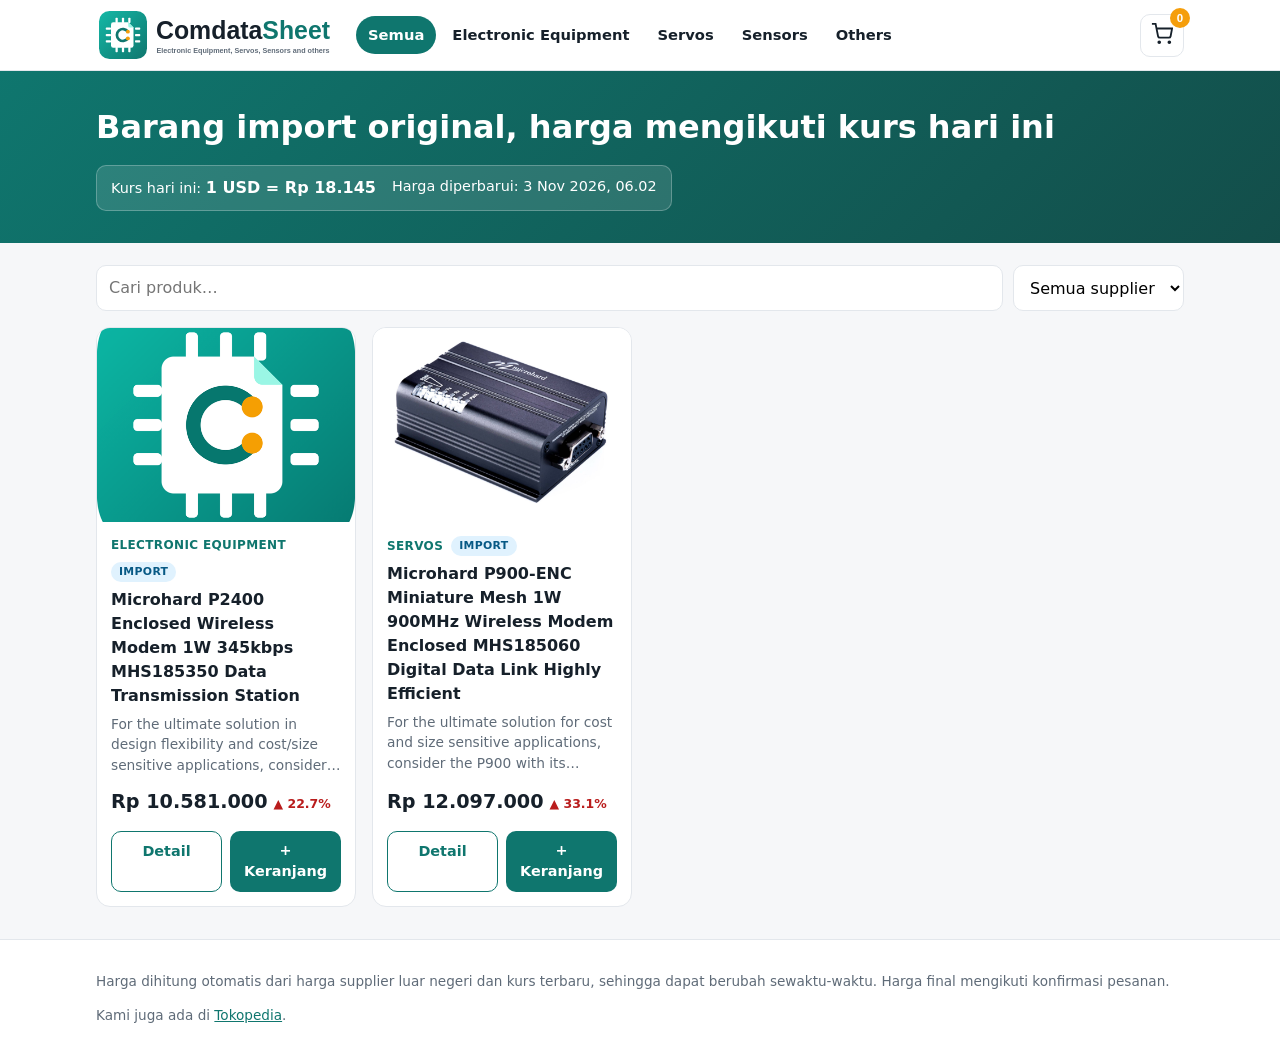
==== index.html @ 2e3ecab2 "Add files via upload" ====
<!doctype html>
<html lang="id">
<head>
  <meta charset="utf-8">
  <meta name="viewport" content="width=device-width, initial-scale=1">
  <title>ComdataSheet — Electronic Equipment, Servos, Sensors and others</title>
  <meta name="description" content="ComdataSheet: Electronic Equipment, Servos, Sensors and others. Barang import original dengan harga mengikuti kurs hari ini.">
  <link rel="icon" type="image/svg+xml" href="assets/logo-icon.svg">
  <link rel="apple-touch-icon" href="assets/logo-icon-512.png">
  <meta property="og:image" content="assets/logo-icon-512.png">
  <link rel="stylesheet" href="assets/style.css?v=6">
</head>
<body>
  <header class="topbar">
    <div class="wrap topbar-inner">
      <a class="brand" href="#/"><img src="assets/logo.svg?v=4" alt="ComdataSheet" id="nama-toko"></a>
      <nav class="menu" id="menu" aria-label="Kategori produk">
        <a href="#/" data-kat="">Semua</a>
        <a href="#/kategori/electronic-equipment" data-kat="electronic-equipment">Electronic Equipment</a>
        <a href="#/kategori/servos" data-kat="servos">Servos</a>
        <a href="#/kategori/sensors" data-kat="sensors">Sensors</a>
        <a href="#/kategori/others" data-kat="others">Others</a>
      </nav>
      <button class="cart-btn" id="buka-keranjang" aria-label="Buka keranjang">
        <svg viewBox="0 0 24 24" width="22" height="22" fill="none" stroke="currentColor" stroke-width="2"><circle cx="9" cy="21" r="1"/><circle cx="20" cy="21" r="1"/><path d="M1 1h4l2.7 13.4a2 2 0 0 0 2 1.6h9.7a2 2 0 0 0 2-1.6L23 6H6"/></svg>
        <span class="badge" id="jumlah-keranjang">0</span>
      </button>
    </div>
  </header>

  <!-- Halaman daftar produk -->
  <div id="hal-daftar">
    <section class="hero">
      <div class="wrap">
        <h1 id="judul-daftar">Barang import original</h1>
        <div class="kurs-box" id="kurs-box">Memuat kurs…</div>
      </div>
    </section>
    <main class="wrap">
      <div class="toolbar">
        <input type="search" id="cari" placeholder="Cari produk…" aria-label="Cari produk">
        <select id="filter-jenis" aria-label="Jenis supplier">
          <option value="">Semua supplier</option>
          <option value="import">Supplier import</option>
          <option value="lokal">Supplier lokal</option>
        </select>
      </div>
      <div class="grid" id="daftar-produk"></div>
      <p class="kosong" id="kosong" hidden>Belum ada produk di kategori ini.</p>
    </main>
  </div>

  <!-- Halaman detail produk -->
  <main class="wrap detail" id="hal-detail" hidden></main>

  <footer class="footer">
    <div class="wrap">
      <p>Harga dihitung otomatis dari harga supplier luar negeri dan kurs terbaru, sehingga dapat berubah sewaktu-waktu. Harga final mengikuti konfirmasi pesanan.</p>
      <p id="link-tokopedia"></p>
    </div>
  </footer>

  <!-- Keranjang -->
  <div class="overlay" id="overlay" hidden></div>
  <aside class="drawer" id="keranjang" aria-hidden="true">
    <div class="drawer-head">
      <h2>Keranjang</h2>
      <button class="tutup" id="tutup-keranjang" aria-label="Tutup">&times;</button>
    </div>
    <div class="drawer-body" id="isi-keranjang"></div>
    <form class="checkout" id="form-checkout">
      <div class="total"><span>Total</span><strong id="total">Rp 0</strong></div>
      <input name="nama" required placeholder="Nama lengkap">
      <input name="hp" required placeholder="No. HP / WhatsApp" inputmode="tel">
      <textarea name="alamat" required rows="3" placeholder="Alamat lengkap pengiriman"></textarea>
      <textarea name="catatan" rows="2" placeholder="Catatan (opsional)"></textarea>
      <p class="info-bayar" id="info-bayar"></p>
      <button type="submit" class="btn-wa">Pesan via WhatsApp</button>
    </form>
  </aside>

  <script src="assets/app.js?v=7"></script>
</body>
</html>
---- assets/style.css ----
:root {
  --bg: #f6f7f9;
  --card: #ffffff;
  --text: #16202a;
  --muted: #5f6b78;
  --line: #e3e7ec;
  --brand: #0f766e;
  --brand-dark: #0b5c56;
  --accent: #f59e0b;
  --down: #15803d;
  --up: #b91c1c;
  --wa: #25d366;
  --radius: 14px;
}
* { box-sizing: border-box; }
body {
  margin: 0;
  font-family: system-ui, -apple-system, "Segoe UI", Roboto, sans-serif;
  background: var(--bg);
  color: var(--text);
  line-height: 1.5;
}
.wrap { max-width: 1120px; margin: 0 auto; padding: 0 16px; }

.topbar { background: var(--card); border-bottom: 1px solid var(--line); position: sticky; top: 0; z-index: 10; }
.topbar-inner { display: flex; align-items: center; gap: 20px; min-height: 70px; }
.menu { display: flex; gap: 4px; flex: 1; overflow-x: auto; scrollbar-width: none; }
.menu::-webkit-scrollbar { display: none; }
.menu a { white-space: nowrap; padding: 8px 12px; border-radius: 999px; color: var(--text); text-decoration: none; font-weight: 600; font-size: .92rem; }
.menu a:hover { background: #eef6f5; color: var(--brand); }
.menu a.aktif { background: var(--brand); color: #fff; }
.cart-btn { margin-left: auto; }
@media (max-width: 760px) {
  .topbar-inner { flex-wrap: wrap; gap: 6px 12px; padding-top: 8px; }
  .brand img { height: 44px !important; }
  .menu { order: 3; flex-basis: 100%; padding-bottom: 8px; }
}
.brand { display: flex; align-items: center; gap: 10px; font-weight: 700; font-size: 1.15rem; color: var(--text); text-decoration: none; }
.brand img { height: 54px; width: auto; display: block; }
.cart-btn { position: relative; background: none; border: 1px solid var(--line); border-radius: 10px; padding: 8px 10px; cursor: pointer; color: var(--text); }
.badge { position: absolute; top: -7px; right: -7px; background: var(--accent); color: #fff; font-size: .72rem; font-weight: 700; min-width: 20px; height: 20px; border-radius: 10px; display: grid; place-items: center; padding: 0 5px; }

.hero { background: linear-gradient(135deg, var(--brand), #134e4a); color: #fff; padding: 32px 0; }
.hero h1 { margin: 0 0 14px; font-size: clamp(1.3rem, 3.5vw, 2rem); }
.kurs-box { display: inline-flex; flex-wrap: wrap; gap: 6px 16px; background: rgba(255,255,255,.12); border: 1px solid rgba(255,255,255,.25); padding: 10px 14px; border-radius: 10px; font-size: .9rem; }
.kurs-box strong { font-size: 1rem; }

.toolbar { display: flex; gap: 10px; margin: 22px 0 16px; flex-wrap: wrap; }
.toolbar input, .toolbar select { padding: 10px 12px; border: 1px solid var(--line); border-radius: 10px; font: inherit; background: var(--card); }
.toolbar input { flex: 1 1 240px; }

.grid { display: grid; grid-template-columns: repeat(auto-fill, minmax(230px, 1fr)); gap: 16px; padding-bottom: 32px; }
.card { background: var(--card); border: 1px solid var(--line); border-radius: var(--radius); overflow: hidden; display: flex; flex-direction: column; }
.card img { width: 100%; aspect-ratio: 4/3; object-fit: cover; background: #eef1f4; }
.card-link { color: inherit; text-decoration: none; display: flex; flex-direction: column; flex: 1; }
.card-link:hover h3 { color: var(--brand); }
.card-aksi { display: grid; grid-template-columns: 1fr 1fr; gap: 8px; padding: 0 14px 14px; }
.card-aksi .btn { text-align: center; text-decoration: none; padding: 9px 8px; font-size: .9rem; }
.btn-garis { background: var(--card) !important; color: var(--brand) !important; border: 1px solid var(--brand) !important; }
.btn-garis:hover { background: #eef6f5 !important; }
.card-body { padding: 14px; display: flex; flex-direction: column; gap: 6px; flex: 1; }
.kat { font-size: .75rem; color: var(--brand); font-weight: 600; text-transform: uppercase; letter-spacing: .03em; }
.card h3 { margin: 0; font-size: 1rem; }
.desk { margin: 0; color: var(--muted); font-size: .86rem; display: -webkit-box; -webkit-line-clamp: 3; -webkit-box-orient: vertical; overflow: hidden; }
.harga { font-size: 1.2rem; font-weight: 700; margin-top: auto; padding-top: 6px; }
.tren { font-size: .78rem; font-weight: 600; margin-left: 6px; }
.tren.turun { color: var(--down); }
.tren.naik { color: var(--up); }
.asal { font-size: .76rem; color: var(--muted); }
.btn { border: 0; border-radius: 10px; padding: 10px 12px; font: inherit; font-weight: 600; cursor: pointer; background: var(--brand); color: #fff; }
.btn:hover { background: var(--brand-dark); }
.btn:disabled { background: #b7c0c9; cursor: not-allowed; }
.kosong { text-align: center; color: var(--muted); padding: 40px 0; }

.footer { border-top: 1px solid var(--line); background: var(--card); color: var(--muted); font-size: .85rem; padding: 18px 0; }
.footer a { color: var(--brand); }

.overlay { position: fixed; inset: 0; background: rgba(0,0,0,.4); z-index: 20; }
.drawer { position: fixed; top: 0; right: 0; height: 100%; width: min(420px, 100%); background: var(--card); z-index: 30; transform: translateX(100%); transition: transform .25s; display: flex; flex-direction: column; }
.drawer.buka { transform: none; }
.drawer-head { display: flex; justify-content: space-between; align-items: center; padding: 14px 16px; border-bottom: 1px solid var(--line); }
.drawer-head h2 { margin: 0; font-size: 1.1rem; }
.tutup { background: none; border: 0; font-size: 1.8rem; line-height: 1; cursor: pointer; color: var(--muted); }
.drawer-body { flex: 1; overflow-y: auto; padding: 8px 16px; }
.item { display: grid; grid-template-columns: 1fr auto; gap: 4px 10px; padding: 12px 0; border-bottom: 1px solid var(--line); font-size: .9rem; }
.item .sub { color: var(--muted); }
.qty { display: flex; align-items: center; gap: 6px; }
.qty button { width: 28px; height: 28px; border-radius: 8px; border: 1px solid var(--line); background: var(--card); cursor: pointer; }
.checkout { border-top: 1px solid var(--line); padding: 14px 16px; display: flex; flex-direction: column; gap: 8px; }
.checkout input, .checkout textarea { padding: 9px 11px; border: 1px solid var(--line); border-radius: 9px; font: inherit; resize: vertical; }
.total { display: flex; justify-content: space-between; font-size: 1.05rem; }
.info-bayar { margin: 0; font-size: .8rem; color: var(--muted); }
.btn-wa { background: var(--wa); color: #fff; border: 0; border-radius: 10px; padding: 12px; font: inherit; font-weight: 700; cursor: pointer; }
.btn-wa:disabled { background: #b7c0c9; }

/* ---------- Detail produk ---------- */
.detail { padding-top: 18px; padding-bottom: 40px; }
.remah { font-size: .85rem; color: var(--muted); margin-bottom: 16px; }
.remah a { color: var(--brand); text-decoration: none; }
.detail-grid { display: grid; grid-template-columns: minmax(0, 1fr) minmax(0, 1fr); gap: 28px; background: var(--card); border: 1px solid var(--line); border-radius: var(--radius); padding: 20px; }
.galeri-utama { width: 100%; aspect-ratio: 4/3; object-fit: contain; background: #eef1f4; border-radius: 10px; }
.galeri-thumb { display: flex; gap: 8px; margin-top: 10px; flex-wrap: wrap; }
.galeri-thumb button { padding: 0; border: 2px solid var(--line); border-radius: 8px; background: none; cursor: pointer; width: 64px; height: 64px; overflow: hidden; }
.galeri-thumb button.aktif { border-color: var(--brand); }
.galeri-thumb img { width: 100%; height: 100%; object-fit: cover; }
.info h1 { font-size: clamp(1.2rem, 2.6vw, 1.6rem); margin: 6px 0 10px; line-height: 1.3; }
.harga.besar { font-size: 1.8rem; color: var(--brand-dark); }
.stok { font-weight: 600; font-size: .9rem; }
.stok.ada { color: var(--down); }
.stok.habis { color: var(--up); }
.aksi { display: flex; gap: 10px; flex-wrap: wrap; margin: 14px 0; }
.aksi .btn { padding: 12px 18px; text-decoration: none; }
.btn-wa-kecil { background: var(--wa) !important; }
.unduhan { margin-top: 18px; border-top: 1px solid var(--line); padding-top: 14px; }
.unduhan h2, .blok h2 { font-size: 1.05rem; margin: 0 0 10px; }
.file { display: flex; align-items: center; gap: 12px; padding: 10px 12px; border: 1px solid var(--line); border-radius: 10px; color: var(--text); text-decoration: none; margin-bottom: 8px; font-weight: 600; font-size: .92rem; }
.file:hover { border-color: var(--brand); color: var(--brand); }
.file span:nth-child(2) { flex: 1; }
.file-ikon { background: #fee2e2; color: #b91c1c; font-size: .7rem; font-weight: 800; border-radius: 6px; padding: 6px 7px; min-width: 42px; text-align: center; }
.blok { background: var(--card); border: 1px solid var(--line); border-radius: var(--radius); padding: 20px; margin-top: 18px; }
.deskripsi-lengkap { margin: 0; color: #2b3640; }
.spek { width: 100%; border-collapse: collapse; font-size: .92rem; }
.spek th, .spek td { text-align: left; padding: 9px 12px; border-bottom: 1px solid var(--line); vertical-align: top; }
.spek th { width: 35%; color: var(--muted); font-weight: 600; background: #f9fafb; }
@media (max-width: 760px) { .detail-grid { grid-template-columns: 1fr; padding: 14px; gap: 16px; } }

/* ---------- Jenis supplier ---------- */
.label-baris { display: flex; align-items: center; gap: 8px; flex-wrap: wrap; }
.jenis { font-size: .68rem; font-weight: 700; padding: 2px 8px; border-radius: 999px; text-transform: uppercase; letter-spacing: .03em; }
.jenis.import { background: #e0f2fe; color: #075985; }
.jenis.lokal { background: #fef3c7; color: #92400e; }
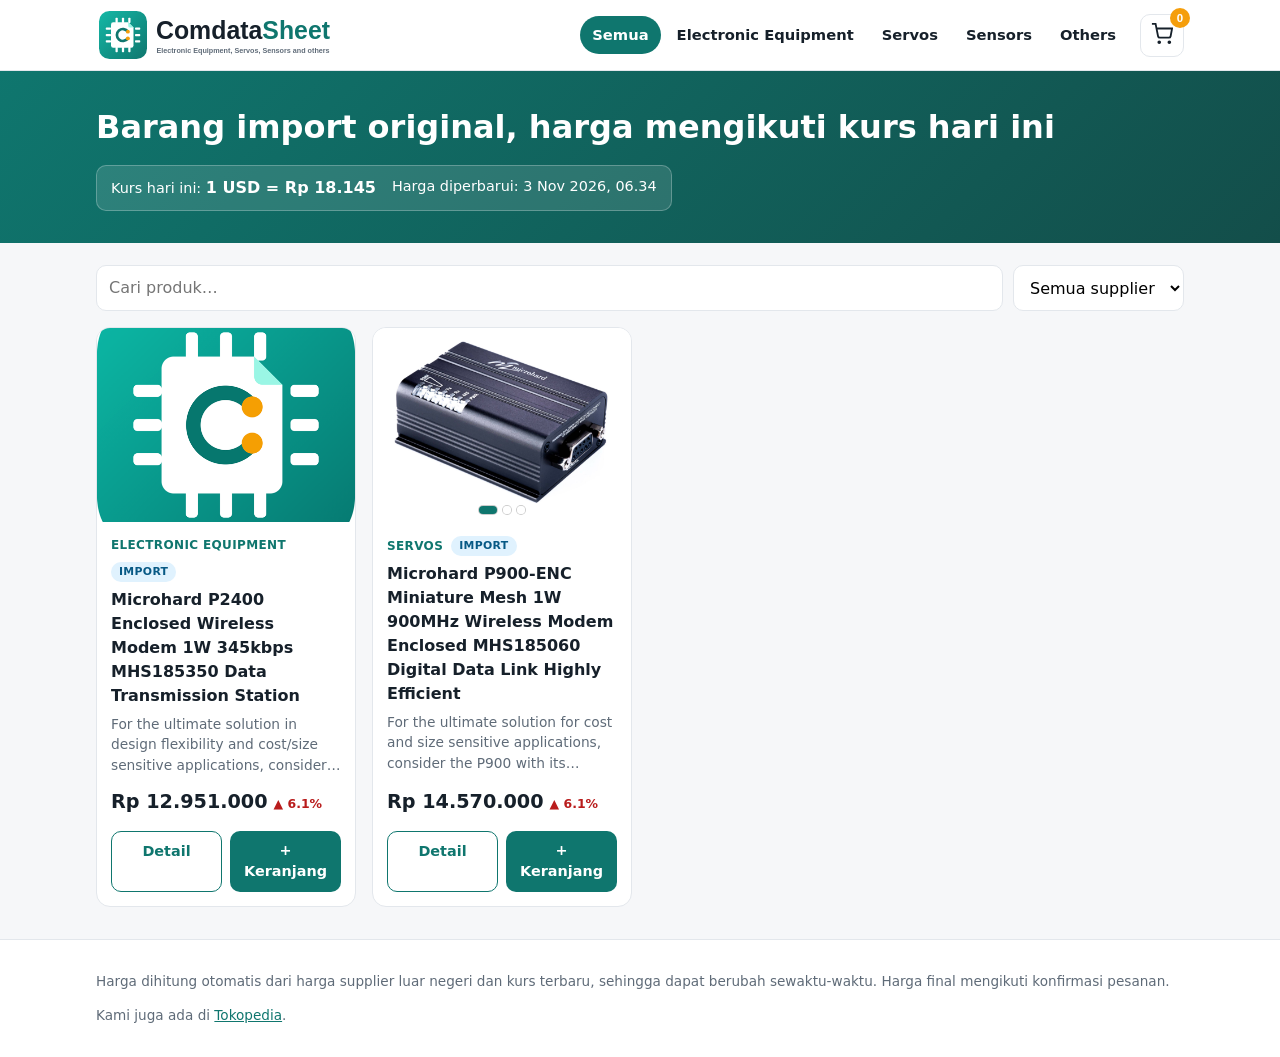
==== commit 6e45ac49: "Add files via upload" ====
--- a/index.html
+++ b/index.html
@@ -8,7 +8,7 @@
   <link rel="icon" type="image/svg+xml" href="assets/logo-icon.svg">
   <link rel="apple-touch-icon" href="assets/logo-icon-512.png">
   <meta property="og:image" content="assets/logo-icon-512.png">
-  <link rel="stylesheet" href="assets/style.css?v=6">
+  <link rel="stylesheet" href="assets/style.css?v=7">
 </head>
 <body>
   <header class="topbar">
@@ -33,6 +33,7 @@
     <section class="hero">
       <div class="wrap">
         <h1 id="judul-daftar">Barang import original</h1>
+        <p class="subjudul" id="subjudul" hidden></p>
         <div class="kurs-box" id="kurs-box">Memuat kurs…</div>
       </div>
     </section>
@@ -55,7 +56,8 @@
 
   <footer class="footer">
     <div class="wrap">
-      <p>Harga dihitung otomatis dari harga supplier luar negeri dan kurs terbaru, sehingga dapat berubah sewaktu-waktu. Harga final mengikuti konfirmasi pesanan.</p>
+      <p id="footer-kontak" class="footer-kontak" hidden></p>
+      <p id="footer-teks">Harga dihitung otomatis dari harga supplier luar negeri dan kurs terbaru, sehingga dapat berubah sewaktu-waktu. Harga final mengikuti konfirmasi pesanan.</p>
       <p id="link-tokopedia"></p>
     </div>
   </footer>
@@ -79,6 +81,6 @@
     </form>
   </aside>
 
-  <script src="assets/app.js?v=7"></script>
+  <script src="assets/app.js?v=8"></script>
 </body>
 </html>
--- a/assets/style.css
+++ b/assets/style.css
@@ -24,16 +24,17 @@
 
 .topbar { background: var(--card); border-bottom: 1px solid var(--line); position: sticky; top: 0; z-index: 10; }
 .topbar-inner { display: flex; align-items: center; gap: 20px; min-height: 70px; }
-.menu { display: flex; gap: 4px; flex: 1; overflow-x: auto; scrollbar-width: none; }
+.menu { display: flex; gap: 4px; flex: 0 1 auto; min-width: 0; margin-left: auto; overflow-x: auto; scrollbar-width: none; }
 .menu::-webkit-scrollbar { display: none; }
 .menu a { white-space: nowrap; padding: 8px 12px; border-radius: 999px; color: var(--text); text-decoration: none; font-weight: 600; font-size: .92rem; }
 .menu a:hover { background: #eef6f5; color: var(--brand); }
 .menu a.aktif { background: var(--brand); color: #fff; }
-.cart-btn { margin-left: auto; }
+.cart-btn { flex-shrink: 0; margin-left: -8px; }
 @media (max-width: 760px) {
   .topbar-inner { flex-wrap: wrap; gap: 6px 12px; padding-top: 8px; }
   .brand img { height: 44px !important; }
-  .menu { order: 3; flex-basis: 100%; padding-bottom: 8px; }
+  .cart-btn { margin-left: auto; }
+  .menu { order: 3; flex-basis: 100%; margin-left: 0; padding-bottom: 8px; }
 }
 .brand { display: flex; align-items: center; gap: 10px; font-weight: 700; font-size: 1.15rem; color: var(--text); text-decoration: none; }
 .brand img { height: 54px; width: auto; display: block; }
@@ -98,7 +99,7 @@
 .remah { font-size: .85rem; color: var(--muted); margin-bottom: 16px; }
 .remah a { color: var(--brand); text-decoration: none; }
 .detail-grid { display: grid; grid-template-columns: minmax(0, 1fr) minmax(0, 1fr); gap: 28px; background: var(--card); border: 1px solid var(--line); border-radius: var(--radius); padding: 20px; }
-.galeri-utama { width: 100%; aspect-ratio: 4/3; object-fit: contain; background: #eef1f4; border-radius: 10px; }
+.galeri-utama { width: 100%; aspect-ratio: 4/3; object-fit: contain; background: #eef1f4; border-radius: 10px; display: block; }
 .galeri-thumb { display: flex; gap: 8px; margin-top: 10px; flex-wrap: wrap; }
 .galeri-thumb button { padding: 0; border: 2px solid var(--line); border-radius: 8px; background: none; cursor: pointer; width: 64px; height: 64px; overflow: hidden; }
 .galeri-thumb button.aktif { border-color: var(--brand); }
@@ -129,3 +130,24 @@
 .jenis { font-size: .68rem; font-weight: 700; padding: 2px 8px; border-radius: 999px; text-transform: uppercase; letter-spacing: .03em; }
 .jenis.import { background: #e0f2fe; color: #075985; }
 .jenis.lokal { background: #fef3c7; color: #92400e; }
+
+/* ---------- Slideshow foto ---------- */
+.slide-bingkai { position: relative; overflow: hidden; }
+.slide.besar .slide-bingkai { border-radius: 10px; }
+.slide-track { display: flex; transition: transform .4s ease; }
+.slide-track > img { flex: 0 0 100%; min-width: 0; }
+.slide.besar .slide-track > img { border-radius: 0; }
+.slide-nav { position: absolute; top: 50%; transform: translateY(-50%); width: 34px; height: 34px; border-radius: 50%; border: 0;
+  background: rgba(255,255,255,.92); color: var(--text); font-size: 1.4rem; line-height: 1; cursor: pointer;
+  box-shadow: 0 1px 4px rgba(0,0,0,.25); display: grid; place-items: center; padding: 0 0 3px; opacity: 0; transition: opacity .2s; }
+.slide-nav.kiri { left: 8px; } .slide-nav.kanan { right: 8px; }
+.slide:hover .slide-nav, .slide.besar .slide-nav { opacity: 1; }
+.slide.besar .slide-nav { width: 42px; height: 42px; font-size: 1.7rem; }
+.slide-nav:hover { background: #fff; color: var(--brand); }
+.slide-titik { position: absolute; left: 0; right: 0; bottom: 8px; display: flex; justify-content: center; gap: 6px; }
+.slide-titik button { width: 8px; height: 8px; padding: 0; border-radius: 50%; border: 0; cursor: pointer;
+  background: rgba(255,255,255,.75); box-shadow: 0 0 0 1px rgba(0,0,0,.2); }
+.slide-titik button.aktif { background: var(--brand); width: 18px; border-radius: 4px; }
+@media (hover: none) { .slide-nav { opacity: 1; } }
+.subjudul { margin: -6px 0 14px; max-width: 760px; opacity: .92; white-space: pre-line; }
+.footer-kontak { color: var(--text); white-space: pre-line; }
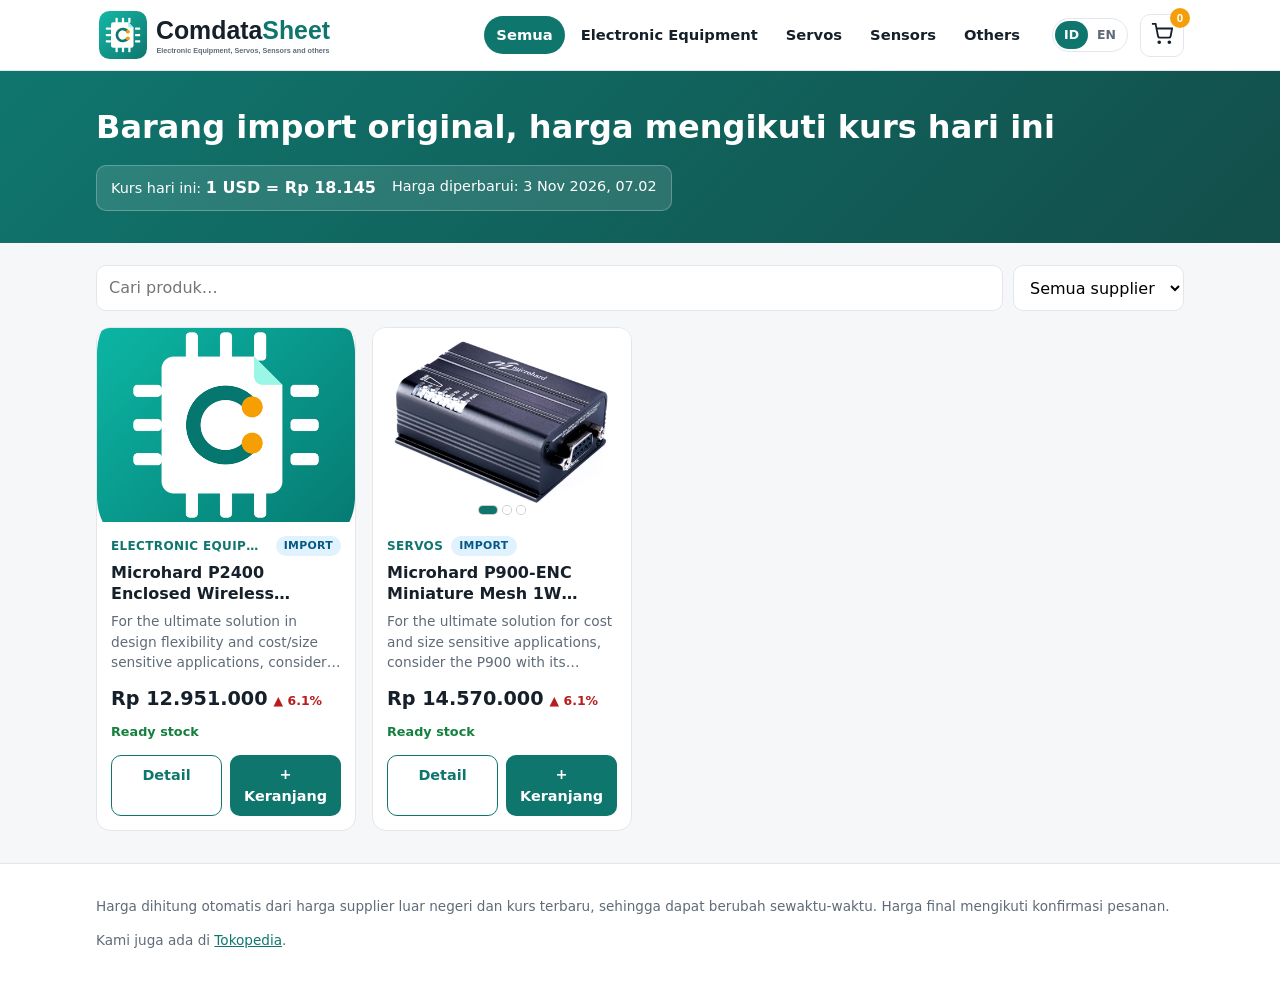
==== commit 26eac3ce: "Add files via upload" ====
--- a/index.html
+++ b/index.html
@@ -8,20 +8,23 @@
   <link rel="icon" type="image/svg+xml" href="assets/logo-icon.svg">
   <link rel="apple-touch-icon" href="assets/logo-icon-512.png">
   <meta property="og:image" content="assets/logo-icon-512.png">
-  <link rel="stylesheet" href="assets/style.css?v=7">
+  <link rel="stylesheet" href="assets/style.css?v=8">
 </head>
 <body>
   <header class="topbar">
     <div class="wrap topbar-inner">
       <a class="brand" href="#/"><img src="assets/logo.svg?v=4" alt="ComdataSheet" id="nama-toko"></a>
       <nav class="menu" id="menu" aria-label="Kategori produk">
-        <a href="#/" data-kat="">Semua</a>
+        <a href="#/" data-kat="" data-i18n="semua">Semua</a>
         <a href="#/kategori/electronic-equipment" data-kat="electronic-equipment">Electronic Equipment</a>
         <a href="#/kategori/servos" data-kat="servos">Servos</a>
         <a href="#/kategori/sensors" data-kat="sensors">Sensors</a>
         <a href="#/kategori/others" data-kat="others">Others</a>
       </nav>
-      <button class="cart-btn" id="buka-keranjang" aria-label="Buka keranjang">
+      <div class="pilih-bahasa" role="group" aria-label="Bahasa / Language">
+        <button type="button" data-bahasa="id" class="aktif">ID</button><button type="button" data-bahasa="en">EN</button>
+      </div>
+      <button class="cart-btn" id="buka-keranjang" aria-label="Keranjang / Cart">
         <svg viewBox="0 0 24 24" width="22" height="22" fill="none" stroke="currentColor" stroke-width="2"><circle cx="9" cy="21" r="1"/><circle cx="20" cy="21" r="1"/><path d="M1 1h4l2.7 13.4a2 2 0 0 0 2 1.6h9.7a2 2 0 0 0 2-1.6L23 6H6"/></svg>
         <span class="badge" id="jumlah-keranjang">0</span>
       </button>
@@ -34,16 +37,16 @@
       <div class="wrap">
         <h1 id="judul-daftar">Barang import original</h1>
         <p class="subjudul" id="subjudul" hidden></p>
-        <div class="kurs-box" id="kurs-box">Memuat kurs…</div>
+        <div class="kurs-box" id="kurs-box" data-i18n="memuat">Memuat kurs…</div>
       </div>
     </section>
     <main class="wrap">
       <div class="toolbar">
-        <input type="search" id="cari" placeholder="Cari produk…" aria-label="Cari produk">
+        <input type="search" id="cari" placeholder="Cari produk…" data-i18n-ph="cari" aria-label="Cari produk">
         <select id="filter-jenis" aria-label="Jenis supplier">
-          <option value="">Semua supplier</option>
-          <option value="import">Supplier import</option>
-          <option value="lokal">Supplier lokal</option>
+          <option value="" data-i18n="semua_supplier">Semua supplier</option>
+          <option value="import" data-i18n="supplier_import">Supplier import</option>
+          <option value="lokal" data-i18n="supplier_lokal">Supplier lokal</option>
         </select>
       </div>
       <div class="grid" id="daftar-produk"></div>
@@ -66,21 +69,21 @@
   <div class="overlay" id="overlay" hidden></div>
   <aside class="drawer" id="keranjang" aria-hidden="true">
     <div class="drawer-head">
-      <h2>Keranjang</h2>
+      <h2 data-i18n="keranjang">Keranjang</h2>
       <button class="tutup" id="tutup-keranjang" aria-label="Tutup">&times;</button>
     </div>
     <div class="drawer-body" id="isi-keranjang"></div>
     <form class="checkout" id="form-checkout">
-      <div class="total"><span>Total</span><strong id="total">Rp 0</strong></div>
-      <input name="nama" required placeholder="Nama lengkap">
-      <input name="hp" required placeholder="No. HP / WhatsApp" inputmode="tel">
-      <textarea name="alamat" required rows="3" placeholder="Alamat lengkap pengiriman"></textarea>
-      <textarea name="catatan" rows="2" placeholder="Catatan (opsional)"></textarea>
+      <div class="total"><span data-i18n="total">Total</span><strong id="total">Rp 0</strong></div>
+      <input name="nama" required placeholder="Nama lengkap" data-i18n-ph="f_nama">
+      <input name="hp" required placeholder="No. HP / WhatsApp" data-i18n-ph="f_hp" inputmode="tel">
+      <textarea name="alamat" required rows="3" placeholder="Alamat lengkap pengiriman" data-i18n-ph="f_alamat"></textarea>
+      <textarea name="catatan" rows="2" placeholder="Catatan (opsional)" data-i18n-ph="f_catatan"></textarea>
       <p class="info-bayar" id="info-bayar"></p>
-      <button type="submit" class="btn-wa">Pesan via WhatsApp</button>
+      <button type="submit" class="btn-wa" data-i18n="pesan_wa">Pesan via WhatsApp</button>
     </form>
   </aside>
 
-  <script src="assets/app.js?v=8"></script>
+  <script src="assets/app.js?v=9"></script>
 </body>
 </html>
--- a/assets/style.css
+++ b/assets/style.css
@@ -61,8 +61,9 @@
 .btn-garis:hover { background: #eef6f5 !important; }
 .card-body { padding: 14px; display: flex; flex-direction: column; gap: 6px; flex: 1; }
 .kat { font-size: .75rem; color: var(--brand); font-weight: 600; text-transform: uppercase; letter-spacing: .03em; }
-.card h3 { margin: 0; font-size: 1rem; }
-.desk { margin: 0; color: var(--muted); font-size: .86rem; display: -webkit-box; -webkit-line-clamp: 3; -webkit-box-orient: vertical; overflow: hidden; }
+.card h3 { margin: 0; font-size: 1rem; line-height: 1.35; min-height: 2.7em;
+  display: -webkit-box; -webkit-line-clamp: 2; -webkit-box-orient: vertical; overflow: hidden; }
+.desk { margin: 0; color: var(--muted); font-size: .86rem; min-height: 4.5em; display: -webkit-box; -webkit-line-clamp: 3; -webkit-box-orient: vertical; overflow: hidden; }
 .harga { font-size: 1.2rem; font-weight: 700; margin-top: auto; padding-top: 6px; }
 .tren { font-size: .78rem; font-weight: 600; margin-left: 6px; }
 .tren.turun { color: var(--down); }
@@ -107,7 +108,8 @@
 .info h1 { font-size: clamp(1.2rem, 2.6vw, 1.6rem); margin: 6px 0 10px; line-height: 1.3; }
 .harga.besar { font-size: 1.8rem; color: var(--brand-dark); }
 .stok { font-weight: 600; font-size: .9rem; }
-.stok.ada { color: var(--down); }
+.stok.ada, .stok.ready { color: var(--down); }
+.stok.indent { color: #b45309; }
 .stok.habis { color: var(--up); }
 .aksi { display: flex; gap: 10px; flex-wrap: wrap; margin: 14px 0; }
 .aksi .btn { padding: 12px 18px; text-decoration: none; }
@@ -151,3 +153,16 @@
 @media (hover: none) { .slide-nav { opacity: 1; } }
 .subjudul { margin: -6px 0 14px; max-width: 760px; opacity: .92; white-space: pre-line; }
 .footer-kontak { color: var(--text); white-space: pre-line; }
+.card .label-baris { flex-wrap: nowrap; min-width: 0; }
+.card .label-baris .kat { white-space: nowrap; overflow: hidden; text-overflow: ellipsis; min-width: 0; }
+.card .label-baris .jenis, .card .label-baris .stok-label { flex-shrink: 0; }
+
+/* ---------- Ketersediaan & pilih bahasa ---------- */
+.ketersediaan { margin: 2px 0 0; font-size: .8rem; font-weight: 600; }
+.ketersediaan.ready { color: var(--down); }
+.ketersediaan.indent { color: #b45309; }
+.ketersediaan.habis { color: var(--up); }
+.pilih-bahasa { display: flex; border: 1px solid var(--line); border-radius: 999px; padding: 2px; flex-shrink: 0; }
+.pilih-bahasa button { border: 0; background: none; font: inherit; font-size: .78rem; font-weight: 700; color: var(--muted); padding: 5px 9px; border-radius: 999px; cursor: pointer; }
+.pilih-bahasa button.aktif { background: var(--brand); color: #fff; }
+@media (max-width: 760px) { .pilih-bahasa { margin-left: auto; } .pilih-bahasa + .cart-btn { margin-left: 0; } }
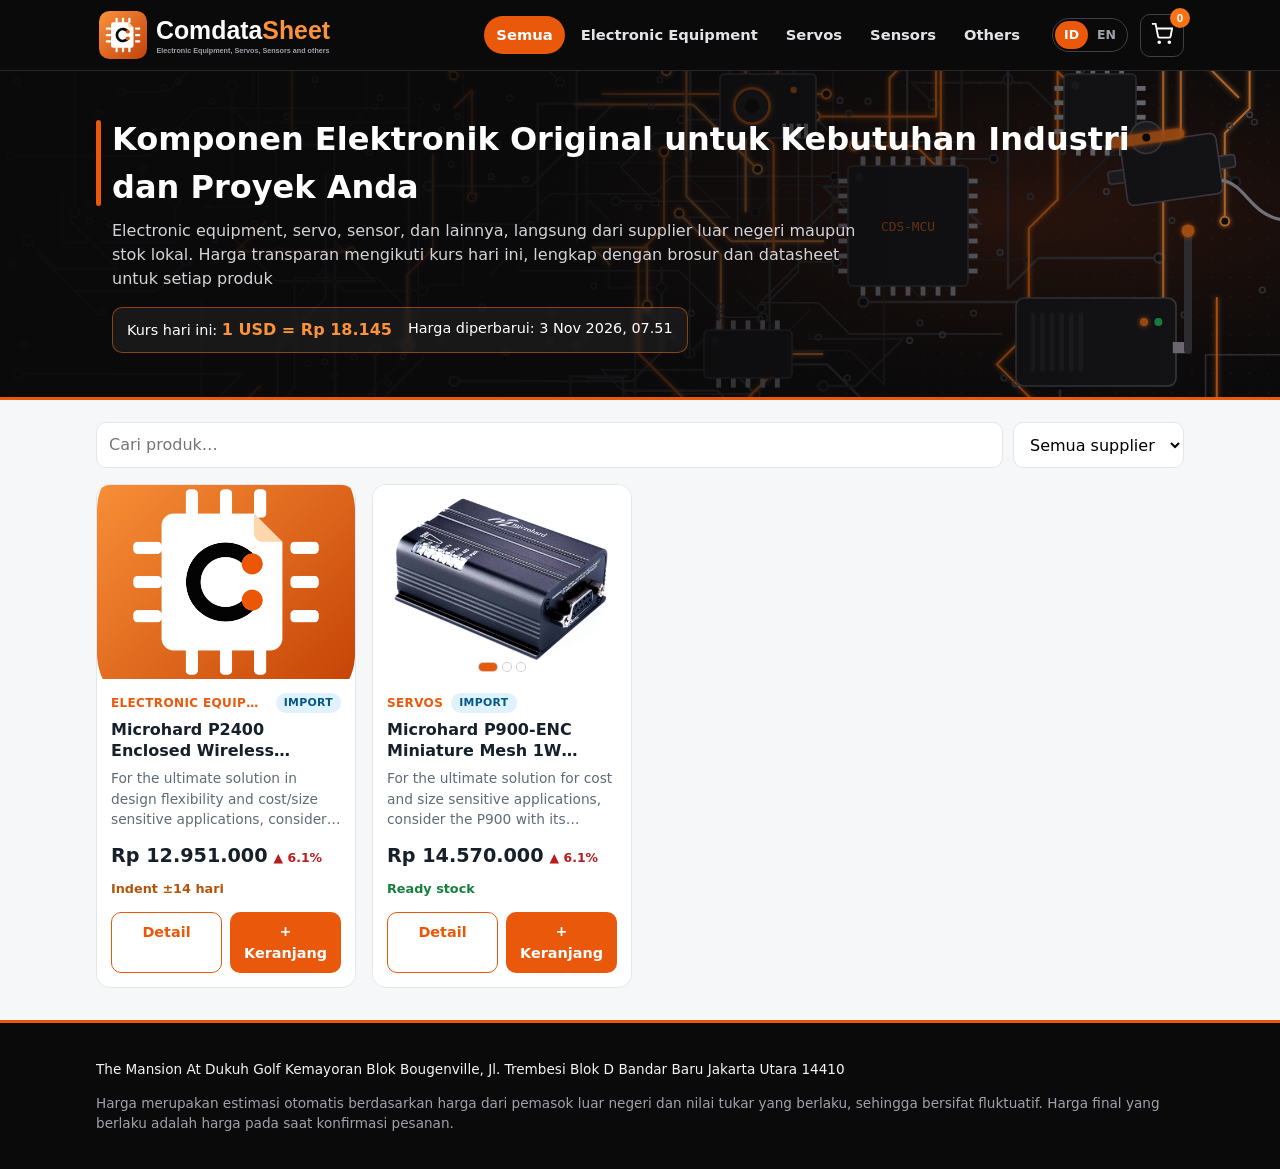
==== commit 44b6b54f: "Add files via upload" ====
--- a/index.html
+++ b/index.html
@@ -8,12 +8,12 @@
   <link rel="icon" type="image/svg+xml" href="assets/logo-icon.svg">
   <link rel="apple-touch-icon" href="assets/logo-icon-512.png">
   <meta property="og:image" content="assets/logo-icon-512.png">
-  <link rel="stylesheet" href="assets/style.css?v=8">
+  <link rel="stylesheet" href="assets/style.css?v=10">
 </head>
 <body>
   <header class="topbar">
     <div class="wrap topbar-inner">
-      <a class="brand" href="#/"><img src="assets/logo.svg?v=4" alt="ComdataSheet" id="nama-toko"></a>
+      <a class="brand" href="#/"><img src="assets/logo-putih.svg?v=5" alt="ComdataSheet" id="nama-toko"></a>
       <nav class="menu" id="menu" aria-label="Kategori produk">
         <a href="#/" data-kat="" data-i18n="semua">Semua</a>
         <a href="#/kategori/electronic-equipment" data-kat="electronic-equipment">Electronic Equipment</a>
@@ -33,7 +33,7 @@
 
   <!-- Halaman daftar produk -->
   <div id="hal-daftar">
-    <section class="hero">
+    <section class="hero" id="hero">
       <div class="wrap">
         <h1 id="judul-daftar">Barang import original</h1>
         <p class="subjudul" id="subjudul" hidden></p>
@@ -84,6 +84,6 @@
     </form>
   </aside>
 
-  <script src="assets/app.js?v=9"></script>
+  <script src="assets/app.js?v=10"></script>
 </body>
 </html>
--- a/assets/style.css
+++ b/assets/style.css
@@ -4,9 +4,14 @@
   --text: #16202a;
   --muted: #5f6b78;
   --line: #e3e7ec;
-  --brand: #0f766e;
-  --brand-dark: #0b5c56;
-  --accent: #f59e0b;
+  --brand: #ea580c;
+  --brand-dark: #c2410c;
+  --brand-terang: #fb923c;
+  --brand-pucat: #fff7ed;
+  --hitam: #0a0a0b;
+  --hitam-2: #18181b;
+  --garis-gelap: #27272a;
+  --accent: #f97316;
   --down: #15803d;
   --up: #b91c1c;
   --wa: #25d366;
@@ -22,12 +27,12 @@
 }
 .wrap { max-width: 1120px; margin: 0 auto; padding: 0 16px; }
 
-.topbar { background: var(--card); border-bottom: 1px solid var(--line); position: sticky; top: 0; z-index: 10; }
+.topbar { background: var(--hitam); border-bottom: 1px solid var(--garis-gelap); position: sticky; top: 0; z-index: 10; }
 .topbar-inner { display: flex; align-items: center; gap: 20px; min-height: 70px; }
 .menu { display: flex; gap: 4px; flex: 0 1 auto; min-width: 0; margin-left: auto; overflow-x: auto; scrollbar-width: none; }
 .menu::-webkit-scrollbar { display: none; }
-.menu a { white-space: nowrap; padding: 8px 12px; border-radius: 999px; color: var(--text); text-decoration: none; font-weight: 600; font-size: .92rem; }
-.menu a:hover { background: #eef6f5; color: var(--brand); }
+.menu a { white-space: nowrap; padding: 8px 12px; border-radius: 999px; color: #e4e4e7; text-decoration: none; font-weight: 600; font-size: .92rem; }
+.menu a:hover { background: var(--hitam-2); color: var(--brand-terang); }
 .menu a.aktif { background: var(--brand); color: #fff; }
 .cart-btn { flex-shrink: 0; margin-left: -8px; }
 @media (max-width: 760px) {
@@ -38,13 +43,17 @@
 }
 .brand { display: flex; align-items: center; gap: 10px; font-weight: 700; font-size: 1.15rem; color: var(--text); text-decoration: none; }
 .brand img { height: 54px; width: auto; display: block; }
-.cart-btn { position: relative; background: none; border: 1px solid var(--line); border-radius: 10px; padding: 8px 10px; cursor: pointer; color: var(--text); }
+.cart-btn { position: relative; background: none; border: 1px solid #3f3f46; border-radius: 10px; padding: 8px 10px; cursor: pointer; color: #fff; }
+.cart-btn:hover { border-color: var(--brand); color: var(--brand-terang); }
 .badge { position: absolute; top: -7px; right: -7px; background: var(--accent); color: #fff; font-size: .72rem; font-weight: 700; min-width: 20px; height: 20px; border-radius: 10px; display: grid; place-items: center; padding: 0 5px; }
 
-.hero { background: linear-gradient(135deg, var(--brand), #134e4a); color: #fff; padding: 32px 0; }
+.hero { color: #fff; padding: 44px 0; border-bottom: 3px solid var(--brand);
+  background: linear-gradient(90deg, rgba(10,10,11,.95) 0%, rgba(10,10,11,.85) 45%, rgba(10,10,11,.3) 100%), var(--gambar-hero, url("hero-pcb.svg")) right center / cover no-repeat, var(--hitam); }
+.hero h1 { position: relative; padding-left: 16px; }
+.hero h1::before { content: ""; position: absolute; left: 0; top: .15em; bottom: .15em; width: 5px; border-radius: 3px; background: var(--brand); }
 .hero h1 { margin: 0 0 14px; font-size: clamp(1.3rem, 3.5vw, 2rem); }
-.kurs-box { display: inline-flex; flex-wrap: wrap; gap: 6px 16px; background: rgba(255,255,255,.12); border: 1px solid rgba(255,255,255,.25); padding: 10px 14px; border-radius: 10px; font-size: .9rem; }
-.kurs-box strong { font-size: 1rem; }
+.kurs-box { display: inline-flex; flex-wrap: wrap; gap: 6px 16px; background: rgba(255,255,255,.06); border: 1px solid rgba(249,115,22,.5); backdrop-filter: blur(2px); padding: 10px 14px; border-radius: 10px; font-size: .9rem; }
+.kurs-box strong { font-size: 1rem; color: var(--brand-terang); }
 
 .toolbar { display: flex; gap: 10px; margin: 22px 0 16px; flex-wrap: wrap; }
 .toolbar input, .toolbar select { padding: 10px 12px; border: 1px solid var(--line); border-radius: 10px; font: inherit; background: var(--card); }
@@ -58,7 +67,7 @@
 .card-aksi { display: grid; grid-template-columns: 1fr 1fr; gap: 8px; padding: 0 14px 14px; }
 .card-aksi .btn { text-align: center; text-decoration: none; padding: 9px 8px; font-size: .9rem; }
 .btn-garis { background: var(--card) !important; color: var(--brand) !important; border: 1px solid var(--brand) !important; }
-.btn-garis:hover { background: #eef6f5 !important; }
+.btn-garis:hover { background: var(--brand-pucat) !important; }
 .card-body { padding: 14px; display: flex; flex-direction: column; gap: 6px; flex: 1; }
 .kat { font-size: .75rem; color: var(--brand); font-weight: 600; text-transform: uppercase; letter-spacing: .03em; }
 .card h3 { margin: 0; font-size: 1rem; line-height: 1.35; min-height: 2.7em;
@@ -74,8 +83,8 @@
 .btn:disabled { background: #b7c0c9; cursor: not-allowed; }
 .kosong { text-align: center; color: var(--muted); padding: 40px 0; }
 
-.footer { border-top: 1px solid var(--line); background: var(--card); color: var(--muted); font-size: .85rem; padding: 18px 0; }
-.footer a { color: var(--brand); }
+.footer { border-top: 3px solid var(--brand); background: var(--hitam); color: #a1a1aa; font-size: .85rem; padding: 22px 0; }
+.footer a { color: var(--brand-terang); }
 
 .overlay { position: fixed; inset: 0; background: rgba(0,0,0,.4); z-index: 20; }
 .drawer { position: fixed; top: 0; right: 0; height: 100%; width: min(420px, 100%); background: var(--card); z-index: 30; transform: translateX(100%); transition: transform .25s; display: flex; flex-direction: column; }
@@ -151,8 +160,8 @@
   background: rgba(255,255,255,.75); box-shadow: 0 0 0 1px rgba(0,0,0,.2); }
 .slide-titik button.aktif { background: var(--brand); width: 18px; border-radius: 4px; }
 @media (hover: none) { .slide-nav { opacity: 1; } }
-.subjudul { margin: -6px 0 14px; max-width: 760px; opacity: .92; white-space: pre-line; }
-.footer-kontak { color: var(--text); white-space: pre-line; }
+.subjudul { margin: -6px 0 16px; max-width: 760px; color: #d4d4d8; padding-left: 16px; white-space: pre-line; }
+.footer-kontak { color: #f4f4f5; white-space: pre-line; }
 .card .label-baris { flex-wrap: nowrap; min-width: 0; }
 .card .label-baris .kat { white-space: nowrap; overflow: hidden; text-overflow: ellipsis; min-width: 0; }
 .card .label-baris .jenis, .card .label-baris .stok-label { flex-shrink: 0; }
@@ -162,7 +171,11 @@
 .ketersediaan.ready { color: var(--down); }
 .ketersediaan.indent { color: #b45309; }
 .ketersediaan.habis { color: var(--up); }
-.pilih-bahasa { display: flex; border: 1px solid var(--line); border-radius: 999px; padding: 2px; flex-shrink: 0; }
-.pilih-bahasa button { border: 0; background: none; font: inherit; font-size: .78rem; font-weight: 700; color: var(--muted); padding: 5px 9px; border-radius: 999px; cursor: pointer; }
+.pilih-bahasa { display: flex; border: 1px solid #3f3f46; border-radius: 999px; padding: 2px; flex-shrink: 0; }
+.pilih-bahasa button { border: 0; background: none; font: inherit; font-size: .78rem; font-weight: 700; color: #a1a1aa; padding: 5px 9px; border-radius: 999px; cursor: pointer; }
 .pilih-bahasa button.aktif { background: var(--brand); color: #fff; }
 @media (max-width: 760px) { .pilih-bahasa { margin-left: auto; } .pilih-bahasa + .cart-btn { margin-left: 0; } }
+.hero .kurs-box { margin-left: 16px; }
+@media (max-width: 760px) {
+  .hero { padding: 30px 0; background: linear-gradient(rgba(10,10,11,.86), rgba(10,10,11,.86)), var(--gambar-hero, url("hero-pcb.svg")) 75% center / cover no-repeat, var(--hitam); }
+}
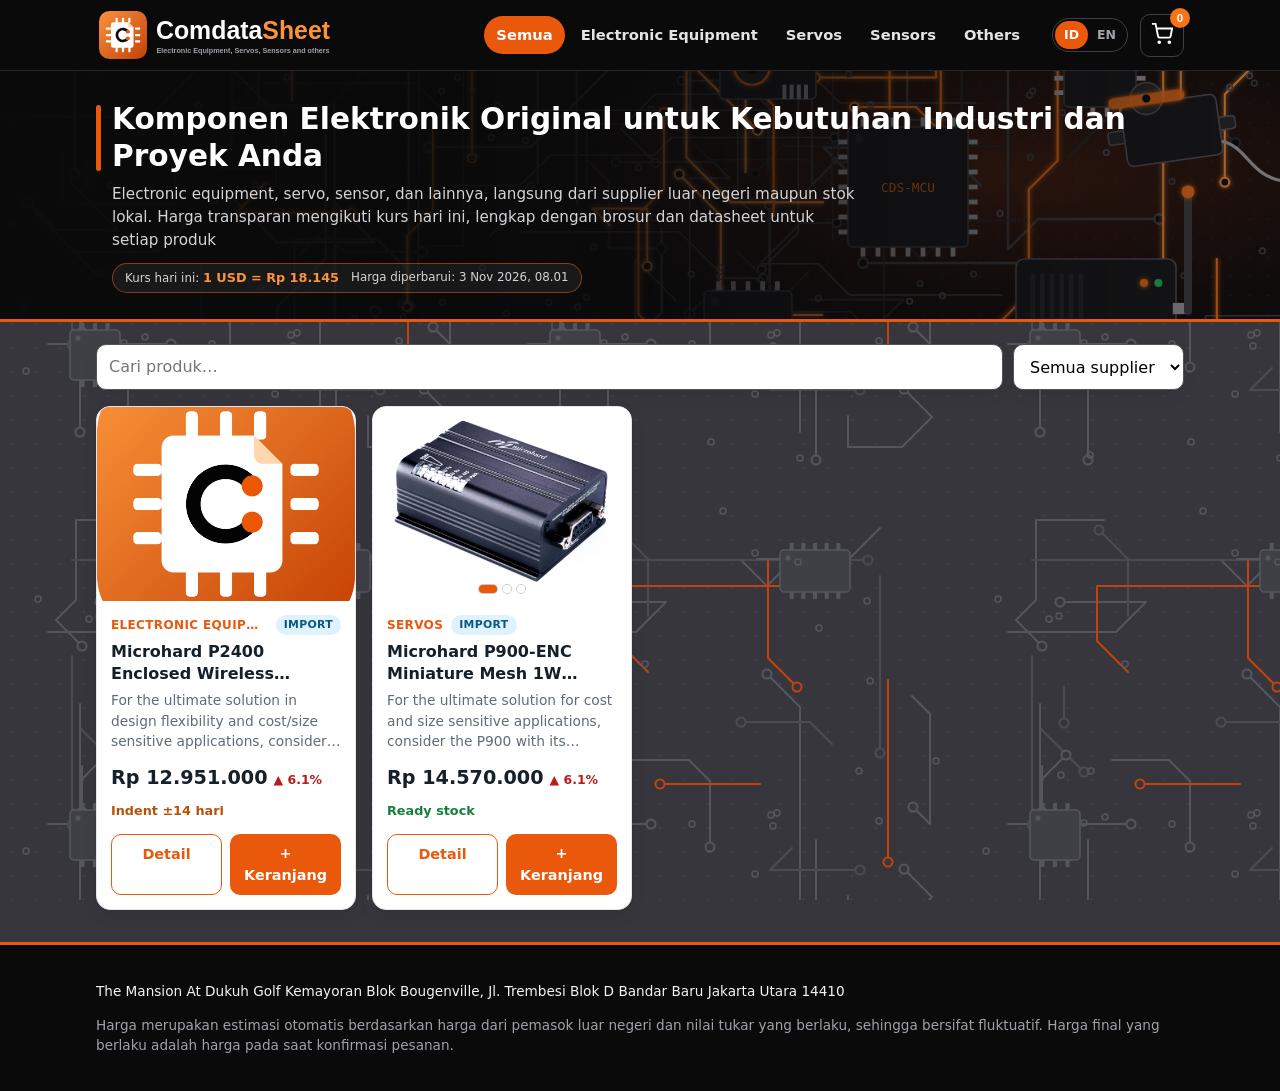
==== commit 89b50f86: "Add files via upload" ====
--- a/index.html
+++ b/index.html
@@ -8,7 +8,7 @@
   <link rel="icon" type="image/svg+xml" href="assets/logo-icon.svg">
   <link rel="apple-touch-icon" href="assets/logo-icon-512.png">
   <meta property="og:image" content="assets/logo-icon-512.png">
-  <link rel="stylesheet" href="assets/style.css?v=10">
+  <link rel="stylesheet" href="assets/style.css?v=15">
 </head>
 <body>
   <header class="topbar">
--- a/assets/style.css
+++ b/assets/style.css
@@ -1,5 +1,5 @@
 :root {
-  --bg: #f6f7f9;
+  --bg: #36363c;
   --card: #ffffff;
   --text: #16202a;
   --muted: #5f6b78;
@@ -21,7 +21,8 @@
 body {
   margin: 0;
   font-family: system-ui, -apple-system, "Segoe UI", Roboto, sans-serif;
-  background: var(--bg);
+  background: var(--bg) url("pcb-terang.svg?v=3") repeat;
+  background-attachment: fixed;
   color: var(--text);
   line-height: 1.5;
 }
@@ -47,20 +48,23 @@
 .cart-btn:hover { border-color: var(--brand); color: var(--brand-terang); }
 .badge { position: absolute; top: -7px; right: -7px; background: var(--accent); color: #fff; font-size: .72rem; font-weight: 700; min-width: 20px; height: 20px; border-radius: 10px; display: grid; place-items: center; padding: 0 5px; }
 
-.hero { color: #fff; padding: 44px 0; border-bottom: 3px solid var(--brand);
+.hero { color: #fff; padding: 30px 0 26px; border-bottom: 3px solid var(--brand);
   background: linear-gradient(90deg, rgba(10,10,11,.95) 0%, rgba(10,10,11,.85) 45%, rgba(10,10,11,.3) 100%), var(--gambar-hero, url("hero-pcb.svg")) right center / cover no-repeat, var(--hitam); }
 .hero h1 { position: relative; padding-left: 16px; }
 .hero h1::before { content: ""; position: absolute; left: 0; top: .15em; bottom: .15em; width: 5px; border-radius: 3px; background: var(--brand); }
-.hero h1 { margin: 0 0 14px; font-size: clamp(1.3rem, 3.5vw, 2rem); }
-.kurs-box { display: inline-flex; flex-wrap: wrap; gap: 6px 16px; background: rgba(255,255,255,.06); border: 1px solid rgba(249,115,22,.5); backdrop-filter: blur(2px); padding: 10px 14px; border-radius: 10px; font-size: .9rem; }
-.kurs-box strong { font-size: 1rem; color: var(--brand-terang); }
+.hero h1 { margin: 0 0 10px; font-size: clamp(1.25rem, 3.2vw, 1.85rem); line-height: 1.25; }
+.kurs-box { display: inline-flex; flex-wrap: wrap; align-items: center; gap: 2px 12px; background: rgba(255,255,255,.06); border: 1px solid rgba(249,115,22,.45);
+  padding: 4px 12px; border-radius: 999px; font-size: .74rem; color: #d4d4d8; }
+.kurs-box strong { font-size: .8rem; color: var(--brand-terang); }
 
 .toolbar { display: flex; gap: 10px; margin: 22px 0 16px; flex-wrap: wrap; }
 .toolbar input, .toolbar select { padding: 10px 12px; border: 1px solid var(--line); border-radius: 10px; font: inherit; background: var(--card); }
 .toolbar input { flex: 1 1 240px; }
 
 .grid { display: grid; grid-template-columns: repeat(auto-fill, minmax(230px, 1fr)); gap: 16px; padding-bottom: 32px; }
-.card { background: var(--card); border: 1px solid var(--line); border-radius: var(--radius); overflow: hidden; display: flex; flex-direction: column; }
+.card { background: var(--card); border: 1px solid var(--line); border-radius: var(--radius); overflow: hidden; display: flex; flex-direction: column;
+  box-shadow: 0 1px 2px rgba(0,0,0,.04), 0 6px 18px rgba(0,0,0,.05); transition: box-shadow .2s, transform .2s; }
+.card:hover { box-shadow: 0 2px 4px rgba(0,0,0,.06), 0 12px 28px rgba(234,88,12,.12); transform: translateY(-2px); }
 .card img { width: 100%; aspect-ratio: 4/3; object-fit: cover; background: #eef1f4; }
 .card-link { color: inherit; text-decoration: none; display: flex; flex-direction: column; flex: 1; }
 .card-link:hover h3 { color: var(--brand); }
@@ -160,7 +164,7 @@
   background: rgba(255,255,255,.75); box-shadow: 0 0 0 1px rgba(0,0,0,.2); }
 .slide-titik button.aktif { background: var(--brand); width: 18px; border-radius: 4px; }
 @media (hover: none) { .slide-nav { opacity: 1; } }
-.subjudul { margin: -6px 0 16px; max-width: 760px; color: #d4d4d8; padding-left: 16px; white-space: pre-line; }
+.subjudul { margin: -2px 0 12px; font-size: .95rem; max-width: 760px; color: #d4d4d8; padding-left: 16px; white-space: pre-line; }
 .footer-kontak { color: #f4f4f5; white-space: pre-line; }
 .card .label-baris { flex-wrap: nowrap; min-width: 0; }
 .card .label-baris .kat { white-space: nowrap; overflow: hidden; text-overflow: ellipsis; min-width: 0; }
@@ -177,5 +181,19 @@
 @media (max-width: 760px) { .pilih-bahasa { margin-left: auto; } .pilih-bahasa + .cart-btn { margin-left: 0; } }
 .hero .kurs-box { margin-left: 16px; }
 @media (max-width: 760px) {
-  .hero { padding: 30px 0; background: linear-gradient(rgba(10,10,11,.86), rgba(10,10,11,.86)), var(--gambar-hero, url("hero-pcb.svg")) 75% center / cover no-repeat, var(--hitam); }
+  .hero { padding: 22px 0 20px; background: linear-gradient(rgba(10,10,11,.86), rgba(10,10,11,.86)), var(--gambar-hero, url("hero-pcb.svg")) 75% center / cover no-repeat, var(--hitam); }
 }
+.toolbar input, .toolbar select, .detail-grid, .blok { box-shadow: 0 1px 2px rgba(0,0,0,.04), 0 6px 18px rgba(0,0,0,.04); }
+body.admin { background: #f4f4f5; }
+@media (max-width: 760px) { body { background-attachment: scroll; } }
+@media (max-width: 760px) { .kurs-box { border-radius: 10px; padding: 5px 10px; } .subjudul { font-size: .88rem; } }
+/* teks yang langsung berada di atas latar gelap */
+main .kosong { color: #d4d4d8; }
+.remah { color: #a1a1aa; }
+.remah a { color: var(--brand-terang); }
+.remah span { color: #e4e4e7; }
+.toolbar input, .toolbar select { border-color: #52525b; }
+/* footer selalu di dasar layar walau isi halaman sedikit */
+body:not(.admin) { min-height: 100vh; display: flex; flex-direction: column; }
+body:not(.admin) > .footer { margin-top: auto; }
+body:not(.admin) > #hal-daftar, body:not(.admin) > #hal-detail { width: 100%; }
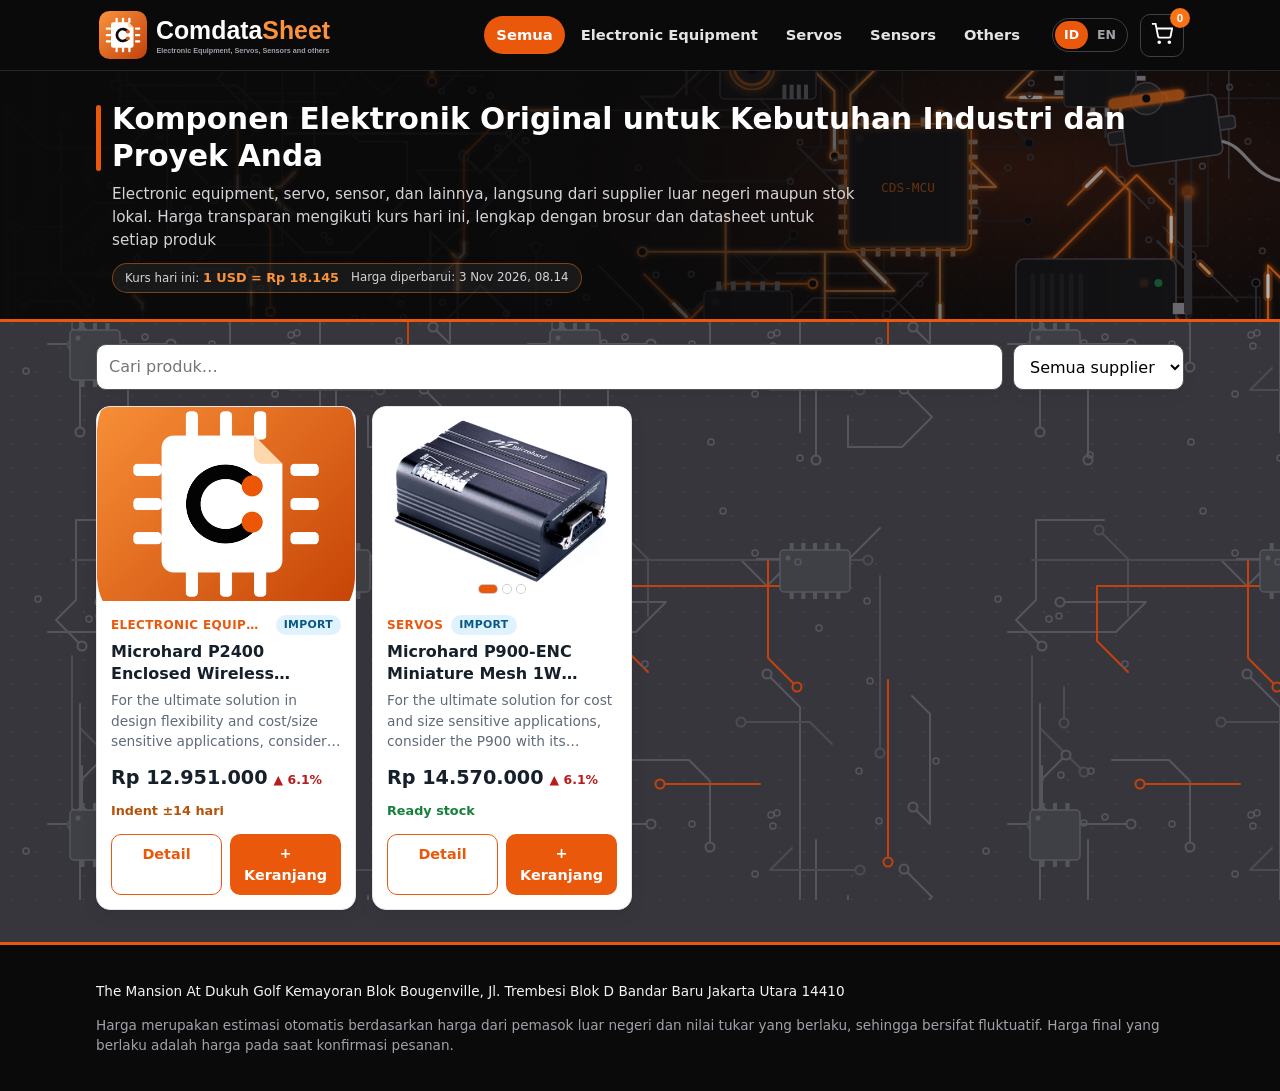
==== commit 19fb78f3: "Add files via upload" ====
--- a/index.html
+++ b/index.html
@@ -8,7 +8,7 @@
   <link rel="icon" type="image/svg+xml" href="assets/logo-icon.svg">
   <link rel="apple-touch-icon" href="assets/logo-icon-512.png">
   <meta property="og:image" content="assets/logo-icon-512.png">
-  <link rel="stylesheet" href="assets/style.css?v=15">
+  <link rel="stylesheet" href="assets/style.css?v=18">
 </head>
 <body>
   <header class="topbar">
@@ -84,6 +84,6 @@
     </form>
   </aside>
 
-  <script src="assets/app.js?v=10"></script>
+  <script src="assets/app.js?v=12"></script>
 </body>
 </html>
--- a/assets/style.css
+++ b/assets/style.css
@@ -49,7 +49,7 @@
 .badge { position: absolute; top: -7px; right: -7px; background: var(--accent); color: #fff; font-size: .72rem; font-weight: 700; min-width: 20px; height: 20px; border-radius: 10px; display: grid; place-items: center; padding: 0 5px; }
 
 .hero { color: #fff; padding: 30px 0 26px; border-bottom: 3px solid var(--brand);
-  background: linear-gradient(90deg, rgba(10,10,11,.95) 0%, rgba(10,10,11,.85) 45%, rgba(10,10,11,.3) 100%), var(--gambar-hero, url("hero-pcb.svg")) right center / cover no-repeat, var(--hitam); }
+  background: linear-gradient(90deg, rgba(10,10,11,.95) 0%, rgba(10,10,11,.85) 45%, rgba(10,10,11,.3) 100%), var(--gambar-hero, url("hero-pcb.svg?v=3")) right center / cover no-repeat, var(--hitam); }
 .hero h1 { position: relative; padding-left: 16px; }
 .hero h1::before { content: ""; position: absolute; left: 0; top: .15em; bottom: .15em; width: 5px; border-radius: 3px; background: var(--brand); }
 .hero h1 { margin: 0 0 10px; font-size: clamp(1.25rem, 3.2vw, 1.85rem); line-height: 1.25; }
@@ -181,7 +181,7 @@
 @media (max-width: 760px) { .pilih-bahasa { margin-left: auto; } .pilih-bahasa + .cart-btn { margin-left: 0; } }
 .hero .kurs-box { margin-left: 16px; }
 @media (max-width: 760px) {
-  .hero { padding: 22px 0 20px; background: linear-gradient(rgba(10,10,11,.86), rgba(10,10,11,.86)), var(--gambar-hero, url("hero-pcb.svg")) 75% center / cover no-repeat, var(--hitam); }
+  .hero { padding: 22px 0 20px; background: linear-gradient(rgba(10,10,11,.7), rgba(10,10,11,.78)), var(--gambar-hero, url("hero-pcb.svg?v=3")) 75% center / cover no-repeat, var(--hitam); }
 }
 .toolbar input, .toolbar select, .detail-grid, .blok { box-shadow: 0 1px 2px rgba(0,0,0,.04), 0 6px 18px rgba(0,0,0,.04); }
 body.admin { background: #f4f4f5; }
@@ -197,3 +197,4 @@
 body:not(.admin) { min-height: 100vh; display: flex; flex-direction: column; }
 body:not(.admin) > .footer { margin-top: auto; }
 body:not(.admin) > #hal-daftar, body:not(.admin) > #hal-detail { width: 100%; }
+@media (max-width: 760px) { .hero h1, .subjudul { text-shadow: 0 1px 6px rgba(0,0,0,.85); } }
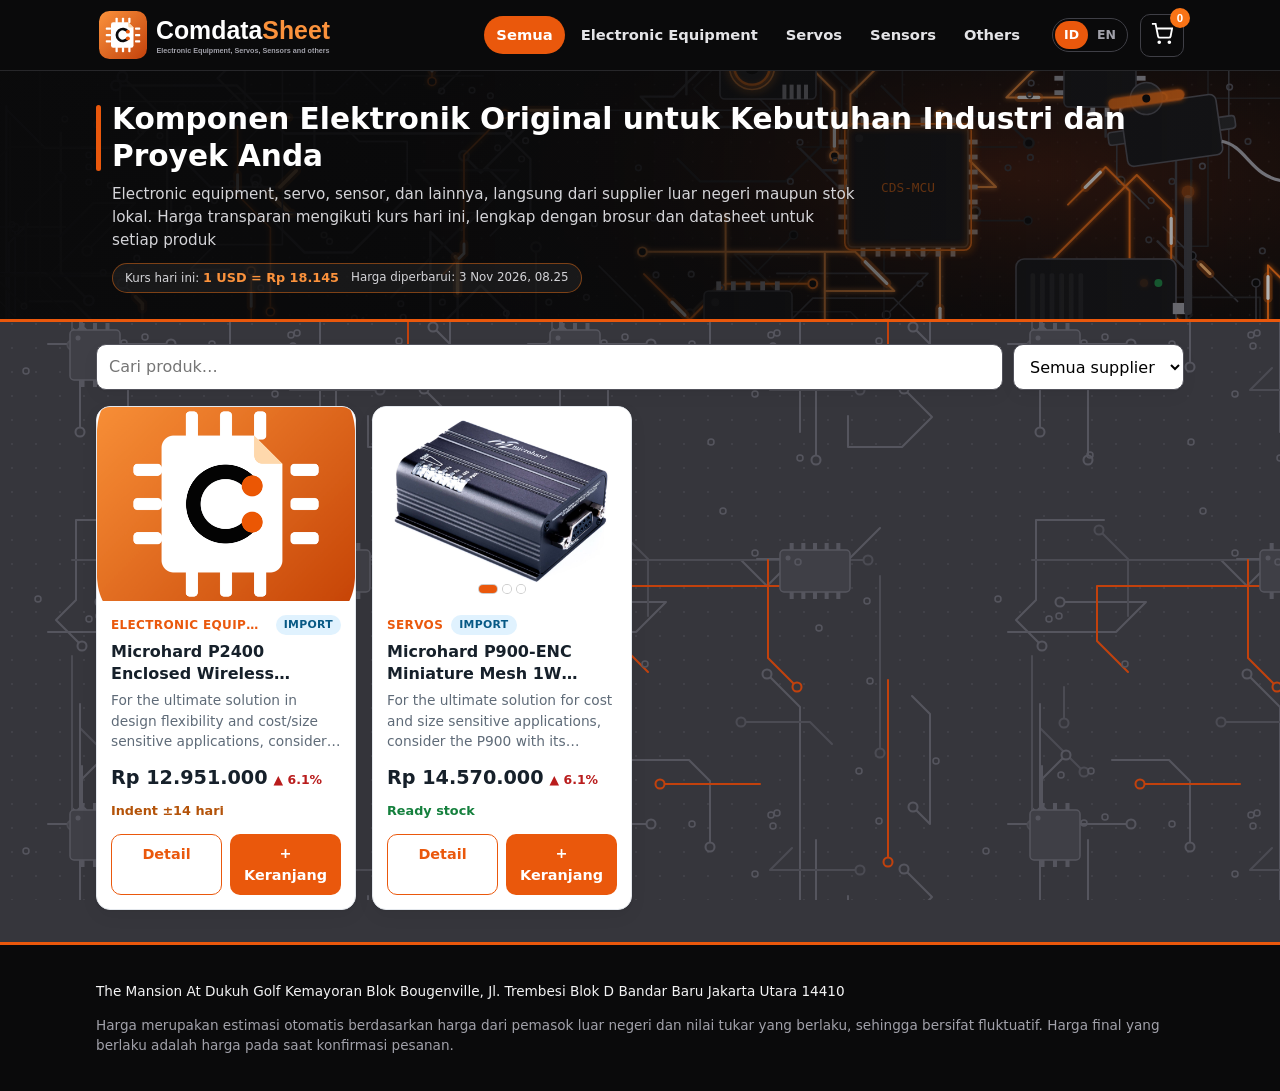
==== commit e4eb9f76: "Add files via upload" ====
--- a/index.html
+++ b/index.html
@@ -8,7 +8,7 @@
   <link rel="icon" type="image/svg+xml" href="assets/logo-icon.svg">
   <link rel="apple-touch-icon" href="assets/logo-icon-512.png">
   <meta property="og:image" content="assets/logo-icon-512.png">
-  <link rel="stylesheet" href="assets/style.css?v=18">
+  <link rel="stylesheet" href="assets/style.css?v=19">
 </head>
 <body>
   <header class="topbar">
@@ -84,6 +84,6 @@
     </form>
   </aside>
 
-  <script src="assets/app.js?v=12"></script>
+  <script src="assets/app.js?v=13"></script>
 </body>
 </html>
--- a/assets/style.css
+++ b/assets/style.css
@@ -112,6 +112,11 @@
 .detail { padding-top: 18px; padding-bottom: 40px; }
 .remah { font-size: .85rem; color: var(--muted); margin-bottom: 16px; }
 .remah a { color: var(--brand); text-decoration: none; }
+.btn-kembali { font: inherit; font-weight: 600; color: #fff; background: var(--brand); border: 0; border-radius: 999px; padding: 4px 12px; margin-right: 10px; cursor: pointer; }
+.btn-kembali:hover { background: var(--brand-dark); }
+/* latar halaman detail bisa diklik untuk kembali */
+body.di-detail { cursor: pointer; }
+body.di-detail :is(.detail-grid, .blok, .remah, .topbar, .footer, .drawer) { cursor: auto; }
 .detail-grid { display: grid; grid-template-columns: minmax(0, 1fr) minmax(0, 1fr); gap: 28px; background: var(--card); border: 1px solid var(--line); border-radius: var(--radius); padding: 20px; }
 .galeri-utama { width: 100%; aspect-ratio: 4/3; object-fit: contain; background: #eef1f4; border-radius: 10px; display: block; }
 .galeri-thumb { display: flex; gap: 8px; margin-top: 10px; flex-wrap: wrap; }
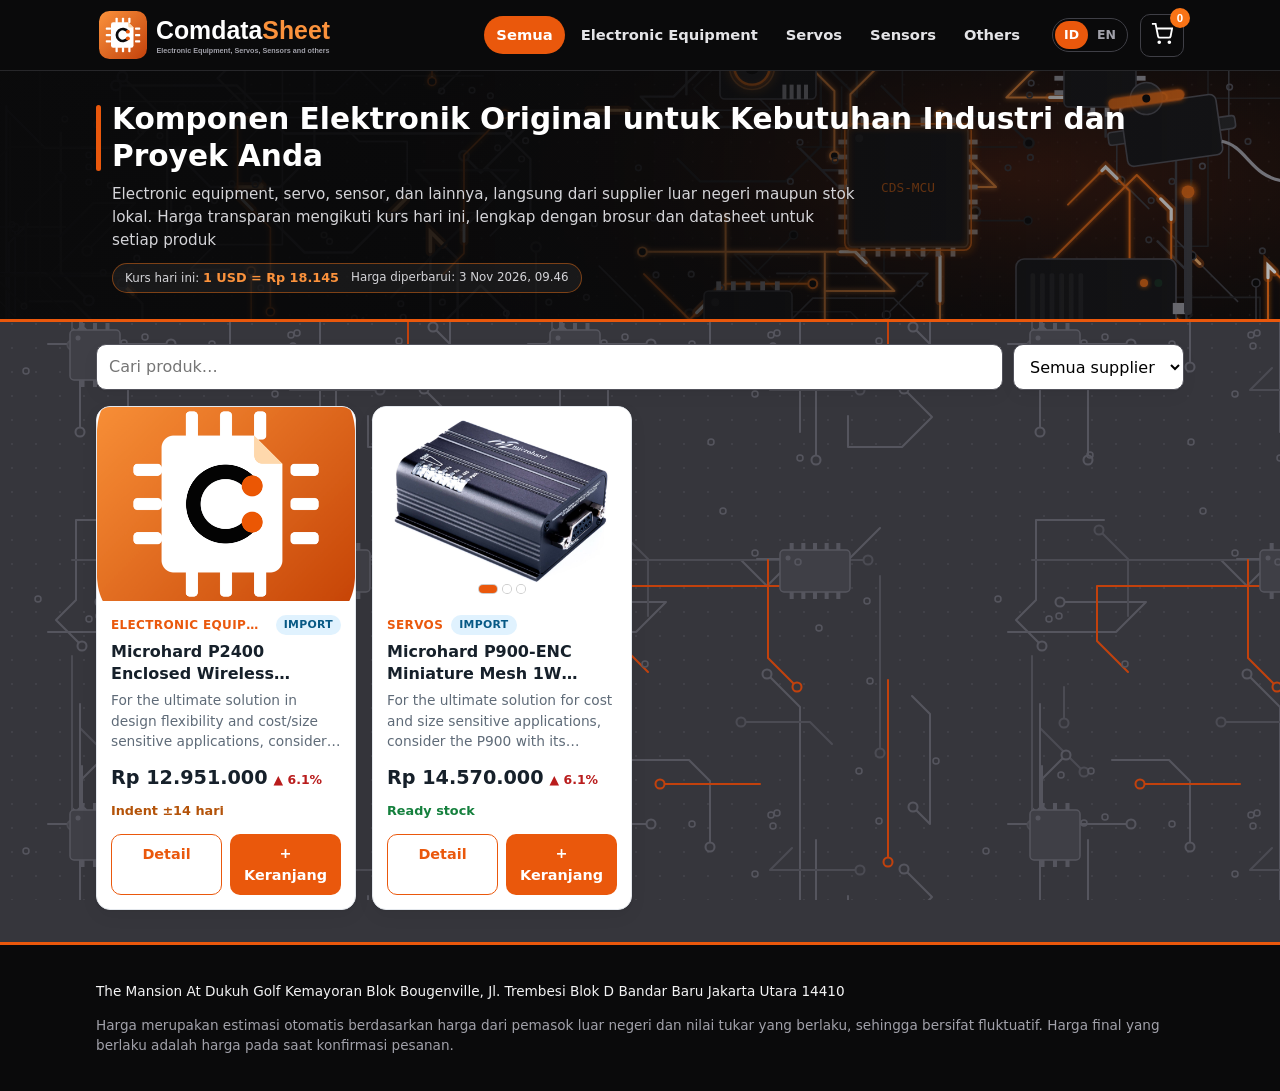
==== commit 177b6d75: "Add files via upload" ====
--- a/index.html
+++ b/index.html
@@ -8,7 +8,7 @@
   <link rel="icon" type="image/svg+xml" href="assets/logo-icon.svg">
   <link rel="apple-touch-icon" href="assets/logo-icon-512.png">
   <meta property="og:image" content="assets/logo-icon-512.png">
-  <link rel="stylesheet" href="assets/style.css?v=19">
+  <link rel="stylesheet" href="assets/style.css?v=20">
 </head>
 <body>
   <header class="topbar">
@@ -84,6 +84,6 @@
     </form>
   </aside>
 
-  <script src="assets/app.js?v=13"></script>
+  <script src="assets/app.js?v=14"></script>
 </body>
 </html>
--- a/assets/style.css
+++ b/assets/style.css
@@ -114,6 +114,13 @@
 .remah a { color: var(--brand); text-decoration: none; }
 .btn-kembali { font: inherit; font-weight: 600; color: #fff; background: var(--brand); border: 0; border-radius: 999px; padding: 4px 12px; margin-right: 10px; cursor: pointer; }
 .btn-kembali:hover { background: var(--brand-dark); }
+.remah a.btn-kembali { color: #fff; }
+.btn-bagikan { background: transparent; color: var(--brand); border: 1px solid var(--brand); }
+.btn-bagikan:hover { background: var(--brand-pucat); }
+/* halaman produk untuk Google (produk/*.html) */
+.seo-thumb { display: flex; gap: 8px; margin-top: 10px; overflow-x: auto; }
+.seo-thumb img { width: 72px; height: 54px; object-fit: contain; background: #eef1f4; border-radius: 6px; display: block; }
+.seo-lama { color: var(--muted); text-decoration: line-through; font-weight: 400; font-size: .9rem; }
 /* latar halaman detail bisa diklik untuk kembali */
 body.di-detail { cursor: pointer; }
 body.di-detail :is(.detail-grid, .blok, .remah, .topbar, .footer, .drawer) { cursor: auto; }
